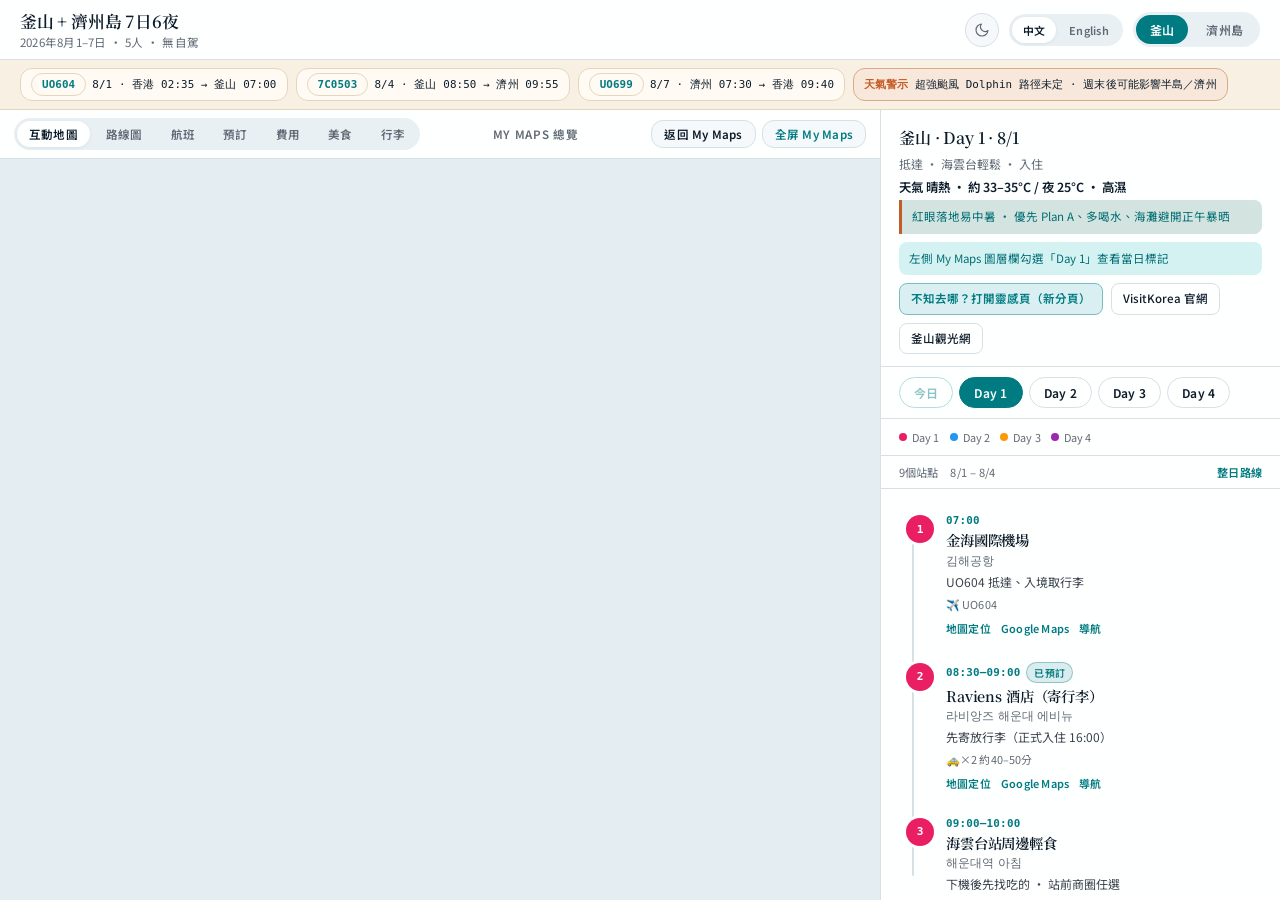
==== index.html @ 472247b5 "Record Songdo cable car as HKD 585 on costs and bookings. Co-authored-by: Cursor <cursoragent@cursor" ====
<!DOCTYPE html>
<html lang="zh-Hant">
<head>
  <meta charset="UTF-8" />
  <meta name="viewport" content="width=device-width, initial-scale=1" />
  <title>釜山 + 濟州島 2026 · 互動行程地圖</title>
  <link rel="preconnect" href="https://fonts.googleapis.com" />
  <link rel="preconnect" href="https://fonts.gstatic.com" crossorigin />
  <link href="https://fonts.googleapis.com/css2?family=Noto+Sans+TC:wght@400;500;600&family=Noto+Serif+TC:wght@500;600;700&display=swap" rel="stylesheet" />
  <link rel="stylesheet" href="styles.css?v=42" />
  <script>
    (function () {
      try {
        var saved = localStorage.getItem("trip-theme");
        var dark = saved === "dark" || (!saved && window.matchMedia("(prefers-color-scheme: dark)").matches);
        if (dark) document.documentElement.setAttribute("data-theme", "dark");
      } catch (_) {}
    })();
  </script>
  <script src="config.js?v=42"></script>
  <script src="trip-data.js?v=42"></script>
  <script src="flight-data.js?v=42"></script>
  <script src="booking-data.js?v=42"></script>
  <script src="food-data.js?v=42"></script>
  <script src="packing-data.js?v=42"></script>
  <script src="cost-data.js?v=42"></script>
  <script src="weather-data.js?v=42"></script>
  <script src="i18n.js?v=42"></script>
</head>
<body>
  <div id="app">
    <header>
      <div>
        <h1 id="page-title">釜山 + 濟州島 7日6夜</h1>
        <p class="subtitle" id="page-subtitle">2026年8月 · 5人 · 無自駕</p>
      </div>
      <div class="header-actions">
        <button type="button" id="theme-toggle" class="theme-toggle" aria-label="切換深色模式">
          <svg class="icon-moon" viewBox="0 0 24 24" fill="none" stroke="currentColor" stroke-width="1.75" stroke-linecap="round" stroke-linejoin="round" aria-hidden="true"><path d="M21 12.79A9 9 0 1 1 11.21 3 7 7 0 0 0 21 12.79z"/></svg>
        </button>
        <div class="lang-tabs" role="group" aria-label="Language">
          <button type="button" data-lang="zh" class="active">中文</button>
          <button type="button" data-lang="en">English</button>
        </div>
        <div class="region-tabs">
          <button type="button" data-region="busan" class="active">釜山</button>
          <button type="button" data-region="jeju">濟州島</button>
        </div>
      </div>
    </header>

    <div class="flights-bar" id="flights-bar"></div>

    <div class="main">
      <div class="map-wrap">
        <div class="map-toolbar">
          <div class="view-tabs" role="group" id="view-tabs">
            <button type="button" data-view="map" class="active">互動地圖</button>
            <button type="button" data-view="flowchart">路線圖</button>
            <button type="button" data-view="flights">航班</button>
            <button type="button" data-view="bookings">預訂</button>
            <button type="button" data-view="cost">費用</button>
            <button type="button" data-view="food">美食</button>
            <button type="button" data-view="pack">行李</button>
          </div>
          <span class="map-toolbar-label" id="map-mode-label">My Maps 總覽</span>
          <div class="map-toolbar-actions">
            <button type="button" id="map-restore" class="map-btn" hidden>↩ 返回 My Maps</button>
            <a id="map-open-external" class="map-btn map-btn-link" href="#" target="_blank" rel="noopener">↗ 全屏 My Maps</a>
          </div>
        </div>
        <div id="map-panel" class="content-panel active">
          <iframe
            id="map-frame"
            title="行程地圖"
            loading="lazy"
            referrerpolicy="no-referrer-when-downgrade"
            allowfullscreen
          ></iframe>
          <div id="map-focus-badge" class="map-focus-badge" hidden>
            <div class="map-focus-pin" aria-hidden="true"></div>
            <div class="map-focus-text">
              <strong id="map-focus-name"></strong>
              <span id="map-focus-meta"></span>
            </div>
            <a id="map-focus-open" class="map-focus-link" href="#" target="_blank" rel="noopener"></a>
          </div>
          <div id="map-setup" class="map-setup">
            <h3>嵌入 Google My Maps</h3>
            <p class="setup-intro">網站使用 <strong>Google My Maps</strong>（免費，無需 API Key）。請先建立地圖並把連結填入 <code>config.js</code>。</p>
            <p class="setup-kml">匯入檔案：<code>busan-locations.kml</code></p>
            <ol>
              <li>打開 <a href="https://www.google.com/maps/d/" target="_blank" rel="noopener">Google My Maps</a></li>
              <li>建立新地圖 → <strong>匯入</strong> → 上傳對應的 KML</li>
              <li>分享 → 「知道連結的任何人可查看」</li>
              <li>點 <strong>⋮</strong> → 「在地圖上嵌入」→ 複製 <code>src="..."</code> 裡的網址</li>
              <li>貼到 <code>config.js</code> 的 <code>embedUrl</code> / <code>viewUrl</code></li>
              <li><code>git push</code> 重新部署</li>
            </ol>
            <p class="map-setup-note setup-note">完成後刷新此頁，左側會顯示 My Maps，右側為行程列表。</p>
          </div>
        </div>
        <div id="flowchart-panel" class="content-panel">
          <iframe
            id="flowchart-frame"
            title="旅遊路線圖"
            loading="lazy"
            referrerpolicy="no-referrer-when-downgrade"
          ></iframe>
        </div>
        <div id="flights-panel" class="content-panel">
          <div class="flights-scroll" id="flights-content"></div>
        </div>
        <div id="bookings-panel" class="content-panel">
          <div class="flights-scroll" id="bookings-content"></div>
        </div>
        <div id="cost-panel" class="content-panel">
          <div class="flights-scroll" id="cost-content"></div>
        </div>
        <div id="food-panel" class="content-panel">
          <div class="flights-scroll" id="food-content"></div>
        </div>
        <div id="pack-panel" class="content-panel">
          <div class="flights-scroll" id="pack-content"></div>
        </div>
      </div>

      <aside class="sidebar">
        <div class="sidebar-head">
          <h2 id="sidebar-title">釜山 · Day 1</h2>
          <p class="theme" id="sidebar-theme"></p>
          <p class="weather-line" id="sidebar-weather" hidden></p>
          <p class="weather-tip" id="sidebar-weather-tip" hidden></p>
          <p class="day-hint" id="day-hint"></p>
          <div id="region-inspiration-wrap" class="region-inspiration-wrap">
            <button type="button" id="region-inspiration" class="region-inspiration-btn" data-open="guides/busan-ideas.html">不知去哪？打開靈感頁（新分頁）</button>
            <button type="button" id="region-inspiration-alt" class="region-inspiration-btn muted" data-open="https://chinese.visitkorea.or.kr/svc/contents/contentsView.do?vcontsId=111456">VisitKorea 官網</button>
            <button type="button" id="region-inspiration-city" class="region-inspiration-btn muted" data-open="https://www.visitbusan.net/tw/index.do">釜山觀光網</button>
          </div>
        </div>
        <div class="day-tabs" id="day-tabs"></div>
        <div class="plan-tabs" id="plan-tabs" hidden></div>
        <div class="legend" id="legend"></div>
        <div class="stats">
          <span id="stat-stops">0 個站點</span>
          <span id="stat-region"></span>
          <a id="day-directions" href="#" target="_blank" rel="noopener">整日路線</a>
        </div>
        <div class="itinerary" id="itinerary"></div>
      </aside>
    </div>
  </div>

  <script src="app.js?v=42"></script>
</body>
</html>
---- styles.css ----
* { box-sizing: border-box; margin: 0; padding: 0; }

:root {
  --sidebar-w: 400px;
  --header-h: 60px;
  --bg: oklch(97.5% 0.008 230);
  --card: oklch(100% 0.002 230);
  --text: oklch(22% 0.035 250);
  --muted: oklch(52% 0.02 250);
  --accent: oklch(52% 0.11 200);
  --accent-fg: oklch(100% 0 0);
  --border: oklch(90% 0.012 230);
  --pill-bg: oklch(95% 0.01 230);
  --stop-hover: oklch(96% 0.015 200);
  --stop-active: oklch(94% 0.025 200);
  --stop-active-border: oklch(78% 0.06 200);
  --desc: oklch(38% 0.02 250);
  --flights-bg: oklch(96% 0.02 85);
  --flights-border: oklch(88% 0.04 85);
  --flights-chip-bg: oklch(99% 0.01 85);
  --map-wrap-bg: oklch(94% 0.012 230);
  --map-btn-bg: oklch(98% 0.006 230);
  --map-btn-hover: oklch(94% 0.02 200);
  --setup-bg: oklch(99% 0.004 230 / 0.97);
  --code-bg: oklch(95% 0.01 230);
  --hint: oklch(48% 0.1 200);
  --setup-note-bg: oklch(94% 0.03 200);
  --setup-note-text: oklch(35% 0.08 200);
  --shadow: oklch(20% 0.02 250 / 0.06);
  --radius: 12px;
  --radius-pill: 999px;
  --font-display: "Noto Serif TC", "Songti TC", Georgia, serif;
  --font-body: "Noto Sans TC", -apple-system, BlinkMacSystemFont, sans-serif;
  --font-mono: "JetBrains Mono", ui-monospace, Menlo, monospace;
  --timeline-w: 2px;
}

html[data-theme="dark"] {
  color-scheme: dark;
  --bg: oklch(16% 0.025 250);
  --card: oklch(20% 0.028 250);
  --text: oklch(93% 0.01 230);
  --muted: oklch(68% 0.015 230);
  --accent: oklch(72% 0.1 195);
  --accent-fg: oklch(18% 0.03 250);
  --border: oklch(28% 0.02 250);
  --pill-bg: oklch(24% 0.025 250);
  --stop-hover: oklch(24% 0.03 200);
  --stop-active: oklch(26% 0.04 200);
  --stop-active-border: oklch(42% 0.06 200);
  --desc: oklch(78% 0.012 230);
  --flights-bg: oklch(22% 0.03 85);
  --flights-border: oklch(32% 0.04 85);
  --flights-chip-bg: oklch(24% 0.025 250);
  --map-wrap-bg: oklch(14% 0.02 250);
  --map-btn-bg: oklch(24% 0.025 250);
  --map-btn-hover: oklch(28% 0.035 200);
  --setup-bg: oklch(20% 0.028 250 / 0.97);
  --code-bg: oklch(26% 0.025 250);
  --hint: oklch(72% 0.08 195);
  --setup-note-bg: oklch(26% 0.04 200);
  --setup-note-text: oklch(78% 0.06 195);
  --shadow: oklch(0% 0 0 / 0.35);
}

html, body {
  height: 100%;
  font-family: var(--font-body);
  color: var(--text);
  background: var(--bg);
  overflow: hidden;
  transition: background 0.25s ease, color 0.25s ease;
  -webkit-font-smoothing: antialiased;
}

#app {
  display: flex;
  flex-direction: column;
  height: 100vh;
  height: 100dvh;
  max-height: 100vh;
  max-height: 100dvh;
  overflow: hidden;
}

/* ── Header ── */
header {
  height: var(--header-h);
  flex-shrink: 0;
  display: flex;
  align-items: center;
  gap: 16px;
  padding: 0 20px;
  background: var(--card);
  border-bottom: 1px solid var(--border);
  z-index: 100;
  position: relative;
  transition: background 0.25s, border-color 0.25s;
}

header > div:first-child {
  min-width: 0;
}

header h1 {
  font-family: var(--font-display);
  font-size: 1.05rem;
  font-weight: 600;
  letter-spacing: -0.01em;
  white-space: nowrap;
  overflow: hidden;
  text-overflow: ellipsis;
}

header .subtitle {
  font-size: 0.72rem;
  color: var(--muted);
  letter-spacing: 0.02em;
  white-space: nowrap;
  overflow: hidden;
  text-overflow: ellipsis;
  margin-top: 1px;
}

.header-actions {
  display: flex;
  align-items: center;
  gap: 10px;
  margin-left: auto;
  flex-shrink: 0;
}

.theme-toggle {
  width: 34px;
  height: 34px;
  border: 1px solid var(--border);
  background: var(--map-btn-bg);
  border-radius: var(--radius-pill);
  cursor: pointer;
  line-height: 0;
  display: flex;
  align-items: center;
  justify-content: center;
  flex-shrink: 0;
  color: var(--muted);
  transition: background 0.15s, border-color 0.15s, color 0.15s;
}

.theme-toggle:hover {
  background: var(--map-btn-hover);
  border-color: var(--stop-active-border);
  color: var(--text);
}

.theme-toggle svg {
  width: 16px;
  height: 16px;
}

.lang-tabs {
  display: flex;
  gap: 2px;
  background: var(--pill-bg);
  padding: 3px;
  border-radius: var(--radius-pill);
}

.lang-tabs button {
  border: none;
  background: transparent;
  color: var(--muted);
  font-size: 0.68rem;
  font-weight: 600;
  letter-spacing: 0.02em;
  padding: 5px 11px;
  border-radius: var(--radius-pill);
  cursor: pointer;
  font-family: inherit;
  white-space: nowrap;
  transition: background 0.15s, color 0.15s;
}

.lang-tabs button.active {
  background: var(--card);
  color: var(--text);
  box-shadow: 0 1px 4px var(--shadow);
}

.region-tabs {
  display: flex;
  gap: 4px;
  background: var(--pill-bg);
  padding: 3px;
  border-radius: var(--radius-pill);
}

.region-tabs button,
.day-tabs button {
  border: none;
  background: transparent;
  color: var(--muted);
  font-size: 0.75rem;
  font-weight: 600;
  letter-spacing: 0.02em;
  padding: 6px 14px;
  border-radius: var(--radius-pill);
  cursor: pointer;
  transition: all 0.15s;
  font-family: inherit;
}

.region-tabs button.active {
  background: var(--accent);
  color: var(--accent-fg);
}

.day-tabs button {
  border: 1px solid var(--border);
  background: var(--card);
  color: var(--text);
}

.day-tabs button.active {
  background: var(--accent);
  color: var(--accent-fg);
  border-color: var(--accent);
}

/* ── Flights bar ── */
.flights-bar {
  display: flex;
  flex-wrap: wrap;
  gap: 8px;
  padding: 8px 20px;
  font-size: 0.7rem;
  background: var(--flights-bg);
  border-bottom: 1px solid var(--flights-border);
  transition: background 0.25s, border-color 0.25s;
}

.flights-bar span {
  display: inline-flex;
  align-items: center;
  gap: 6px;
  background: var(--flights-chip-bg);
  border: 1px solid var(--flights-border);
  padding: 4px 10px;
  border-radius: var(--radius);
  color: var(--text);
  font-family: var(--font-mono);
  font-size: 0.68rem;
  letter-spacing: 0.01em;
}

.flights-bar .flight-code {
  font-weight: 600;
  color: var(--accent);
}

.flights-bar .weather-alert {
  border-color: color-mix(in srgb, #c45c26 35%, var(--flights-border));
  background: color-mix(in srgb, #c45c26 12%, var(--flights-chip-bg));
  color: var(--text);
  max-width: 100%;
}

.flights-bar .weather-alert strong {
  color: #c45c26;
  font-weight: 700;
}

/* ── Main layout ── */
.main {
  flex: 1;
  display: flex;
  min-height: 0;
}

/* ── Map area ── */
.map-wrap {
  position: relative;
  flex: 1;
  min-width: 0;
  min-height: 0;
  display: flex;
  flex-direction: column;
  overflow: hidden;
  background: var(--map-wrap-bg);
  transition: background 0.25s;
}

.map-toolbar {
  display: flex;
  align-items: center;
  justify-content: space-between;
  gap: 10px;
  padding: 8px 14px;
  background: var(--card);
  border-bottom: 1px solid var(--border);
  flex-shrink: 0;
  flex-wrap: wrap;
}

.view-tabs {
  display: flex;
  gap: 4px;
  flex-shrink: 0;
  background: var(--pill-bg);
  padding: 3px;
  border-radius: var(--radius-pill);
}

.view-tabs button {
  border: none;
  background: transparent;
  color: var(--muted);
  font-size: 0.72rem;
  font-weight: 600;
  letter-spacing: 0.02em;
  padding: 5px 12px;
  border-radius: var(--radius-pill);
  cursor: pointer;
  font-family: inherit;
  white-space: nowrap;
  transition: background 0.15s, color 0.15s;
}

.view-tabs button.active {
  background: var(--card);
  color: var(--text);
  box-shadow: 0 1px 4px var(--shadow);
}

.map-toolbar-label {
  font-size: 0.72rem;
  font-weight: 600;
  letter-spacing: 0.02em;
  color: var(--muted);
  overflow: hidden;
  text-overflow: ellipsis;
  white-space: nowrap;
  text-transform: uppercase;
  letter-spacing: 0.06em;
}

.map-toolbar-actions {
  display: flex;
  gap: 6px;
  flex-shrink: 0;
}

.map-btn {
  font-size: 0.72rem;
  font-weight: 600;
  letter-spacing: 0.02em;
  padding: 5px 12px;
  border-radius: var(--radius);
  border: 1px solid var(--border);
  background: var(--map-btn-bg);
  color: var(--text);
  cursor: pointer;
  font-family: inherit;
  text-decoration: none;
  display: inline-flex;
  align-items: center;
  gap: 4px;
  transition: background 0.15s, border-color 0.15s;
}

.map-btn:hover {
  background: var(--map-btn-hover);
  border-color: var(--stop-active-border);
}

.map-btn-link {
  color: var(--accent);
}

.content-panel {
  display: none;
  flex: 1;
  flex-direction: column;
  min-height: 0;
  position: relative;
}

.content-panel.active {
  display: flex;
}

#map-frame,
#flowchart-frame {
  flex: 1;
  width: 100%;
  min-height: 320px;
  border: 0;
}

#flowchart-frame {
  background: var(--card);
}

#map-panel {
  flex: 1;
  min-height: 0;
  position: relative;
}

.map-focus-badge {
  position: absolute;
  left: 14px;
  right: 14px;
  bottom: 16px;
  z-index: 6;
  display: flex;
  align-items: center;
  gap: 10px;
  padding: 12px 14px;
  border-radius: 14px;
  background: color-mix(in srgb, var(--card) 92%, transparent);
  backdrop-filter: blur(10px);
  border: 1px solid var(--border);
  box-shadow: 0 8px 24px var(--shadow);
  pointer-events: auto;
}

.map-focus-badge[hidden] {
  display: none !important;
}

.map-focus-pin {
  width: 14px;
  height: 14px;
  border-radius: 50% 50% 50% 0;
  background: #e53935;
  transform: rotate(-45deg);
  flex-shrink: 0;
  box-shadow: 0 0 0 4px rgba(229, 57, 53, 0.2);
}

.map-focus-text {
  display: flex;
  flex-direction: column;
  gap: 2px;
  min-width: 0;
  flex: 1;
}

.map-focus-text strong {
  font-family: var(--font-display);
  font-size: 0.92rem;
  font-weight: 600;
  line-height: 1.3;
}

.map-focus-text span {
  font-size: 0.72rem;
  color: var(--muted);
  overflow: hidden;
  text-overflow: ellipsis;
  white-space: nowrap;
}

.map-focus-link {
  flex-shrink: 0;
  font-size: 0.72rem;
  font-weight: 600;
  color: var(--accent);
  text-decoration: none;
  padding: 6px 10px;
  border-radius: 999px;
  background: var(--setup-note-bg);
}

.map-focus-link:hover {
  text-decoration: underline;
}

/* ── Flights panel ── */
#flights-panel,
#bookings-panel,
#food-panel,
#pack-panel,
#cost-panel {
  background: var(--bg);
  flex: 1;
  min-height: 0;
  overflow: hidden;
}

.flights-scroll {
  flex: 1;
  min-height: 0;
  overflow-y: auto;
  overflow-x: hidden;
  -webkit-overflow-scrolling: touch;
  overscroll-behavior: contain;
  touch-action: pan-y;
  padding: 20px 22px 32px;
}

.flights-intro {
  margin-bottom: 18px;
}

.flights-intro h2 {
  font-family: var(--font-display);
  font-size: 1.25rem;
  font-weight: 600;
  letter-spacing: -0.02em;
  margin-bottom: 10px;
}

.flights-pax-label {
  font-size: 0.72rem;
  color: var(--muted);
  margin-bottom: 8px;
  letter-spacing: 0.02em;
}

.flight-pax-row {
  display: flex;
  flex-wrap: wrap;
  gap: 6px;
}

.flight-pax {
  font-size: 0.72rem;
  font-family: var(--font-mono);
  padding: 4px 9px;
  border-radius: 999px;
  background: var(--pill-bg);
  border: 1px solid var(--border);
  color: var(--text);
}

.flight-card {
  background: var(--card);
  border: 1px solid var(--border);
  border-radius: 14px;
  padding: 18px 18px 16px;
  margin-bottom: 14px;
  box-shadow: 0 1px 2px var(--shadow);
}

.flight-card-top {
  display: flex;
  justify-content: space-between;
  gap: 12px;
  align-items: flex-start;
  margin-bottom: 16px;
}

.flight-date {
  font-size: 0.72rem;
  color: var(--muted);
  margin-bottom: 4px;
}

.flight-no {
  font-family: var(--font-display);
  font-size: 1.35rem;
  font-weight: 700;
  letter-spacing: -0.02em;
  line-height: 1.2;
}

.flight-airline {
  font-size: 0.75rem;
  color: var(--muted);
  margin-top: 4px;
}

.flight-pnr-box {
  text-align: right;
  flex-shrink: 0;
}

.flight-pnr-label {
  display: block;
  font-size: 0.65rem;
  color: var(--muted);
  margin-bottom: 4px;
}

.flight-pnr {
  display: inline-block;
  font-family: var(--font-mono);
  font-size: 0.95rem;
  font-weight: 700;
  letter-spacing: 0.06em;
  padding: 6px 10px;
  border-radius: 8px;
  background: var(--setup-note-bg);
  color: var(--accent);
  border: 1px solid color-mix(in srgb, var(--accent) 28%, transparent);
  cursor: pointer;
  font: inherit;
}

button.flight-pnr {
  font-family: var(--font-mono);
  font-size: 0.95rem;
  font-weight: 700;
}

button.flight-pnr:hover,
button.flight-pnr.copied {
  background: color-mix(in srgb, var(--accent) 16%, transparent);
}

.copy-value-wrap {
  display: inline-flex;
  align-items: center;
  gap: 8px;
  justify-content: flex-end;
  max-width: 70%;
}

.copy-value-wrap .copy-target {
  font-family: var(--font-mono);
  font-weight: 600;
  text-align: right;
  word-break: break-all;
}

.copy-value-wrap .copy-target.is-masked,
button.flight-pnr.is-masked {
  letter-spacing: 0.08em;
}

.secrets-intro-row {
  display: flex;
  flex-wrap: wrap;
  justify-content: space-between;
  gap: 10px 16px;
  align-items: flex-start;
  margin-bottom: 8px;
}

.secrets-intro-row h2 {
  margin-bottom: 4px;
}

.secrets-toggle {
  flex-shrink: 0;
}

.copy-btn {
  flex-shrink: 0;
  border: 1px solid var(--border);
  background: var(--card);
  color: var(--muted);
  font-size: 0.65rem;
  font-weight: 600;
  padding: 3px 8px;
  border-radius: 999px;
  cursor: pointer;
  font-family: inherit;
}

.copy-btn:hover,
.copy-btn.copied {
  color: var(--accent);
  border-color: color-mix(in srgb, var(--accent) 40%, var(--border));
}

.copy-toast {
  position: fixed;
  left: 50%;
  bottom: 24px;
  transform: translateX(-50%) translateY(12px);
  background: var(--text);
  color: var(--card);
  font-size: 0.8rem;
  font-weight: 600;
  padding: 10px 16px;
  border-radius: 999px;
  opacity: 0;
  pointer-events: none;
  transition: opacity 0.2s, transform 0.2s;
  z-index: 1000;
}

.copy-toast.show {
  opacity: 1;
  transform: translateX(-50%) translateY(0);
}

.day-tabs .today-tab {
  border-color: color-mix(in srgb, var(--accent) 45%, var(--border));
  color: var(--accent);
}

.day-tabs .today-tab:disabled {
  opacity: 0.45;
  cursor: not-allowed;
}

.day-tabs button.is-today:not(.active) {
  box-shadow: inset 0 0 0 1px color-mix(in srgb, var(--accent) 50%, transparent);
}

.flight-route {
  display: grid;
  grid-template-columns: 1fr auto 1fr;
  gap: 10px;
  align-items: center;
  padding: 14px 12px;
  border-radius: 12px;
  background: var(--pill-bg);
  margin-bottom: 12px;
}

.flight-endpoint {
  display: flex;
  flex-direction: column;
  gap: 2px;
}

.flight-endpoint:last-child {
  text-align: right;
}

.flight-time {
  font-family: var(--font-mono);
  font-size: 1.25rem;
  font-weight: 700;
  letter-spacing: -0.02em;
}

.flight-code {
  font-size: 0.8rem;
  font-weight: 700;
  color: var(--accent);
}

.flight-airport {
  font-size: 0.7rem;
  color: var(--muted);
  line-height: 1.35;
}

.flight-arrow {
  font-size: 1.1rem;
  color: var(--muted);
}

.flight-tip {
  font-size: 0.75rem;
  color: var(--desc);
  line-height: 1.5;
  margin-bottom: 6px;
}

.flight-tip strong {
  color: var(--text);
  font-weight: 600;
}

.flight-seats {
  margin-top: 12px;
  padding-top: 12px;
  border-top: 1px solid var(--border);
}

.flight-seats h4 {
  font-size: 0.72rem;
  color: var(--muted);
  margin-bottom: 8px;
  letter-spacing: 0.02em;
}

.flight-seats ul {
  list-style: none;
  display: flex;
  flex-direction: column;
  gap: 6px;
}

.flight-seats li {
  display: flex;
  align-items: center;
  gap: 10px;
  flex-wrap: wrap;
  font-size: 0.78rem;
}

.flight-seats .seat-no {
  font-family: var(--font-mono);
  font-weight: 700;
  min-width: 2.2em;
  color: var(--accent);
}

.seat-bag {
  font-size: 0.68rem;
  color: var(--muted);
  margin-left: auto;
}

.seat-bag.muted {
  opacity: 0.75;
}

/* ── Bookings panel ── */
.booking-card {
  background: var(--card);
  border: 1px solid var(--border);
  border-radius: 14px;
  padding: 18px 18px 16px;
  margin-bottom: 14px;
  box-shadow: 0 1px 2px var(--shadow);
}

.booking-card-top {
  display: flex;
  justify-content: space-between;
  gap: 12px;
  align-items: flex-start;
  margin-bottom: 14px;
}

.booking-title {
  font-family: var(--font-display);
  font-size: 1.15rem;
  font-weight: 700;
  letter-spacing: -0.02em;
  line-height: 1.3;
}

.booking-ko {
  font-size: 0.75rem;
  color: var(--muted);
  margin-top: 4px;
}

.booking-status {
  flex-shrink: 0;
  font-size: 0.68rem;
  font-weight: 600;
  padding: 5px 10px;
  border-radius: 999px;
  background: color-mix(in srgb, var(--accent) 14%, transparent);
  color: var(--accent);
  border: 1px solid color-mix(in srgb, var(--accent) 35%, transparent);
}

.booking-meta {
  display: grid;
  gap: 8px;
  margin-bottom: 12px;
  padding: 12px 14px;
  border-radius: 10px;
  background: var(--setup-note-bg);
}

.booking-meta-row {
  display: flex;
  justify-content: space-between;
  gap: 12px;
  font-size: 0.75rem;
  align-items: center;
}

.booking-meta-row span {
  color: var(--muted);
  flex-shrink: 0;
}

.booking-meta-row strong {
  font-family: var(--font-mono);
  font-weight: 600;
  text-align: right;
  word-break: break-all;
}

.muted-tip {
  color: var(--muted) !important;
}

.booking-pax {
  margin: 10px 0 4px;
}

.booking-actions {
  display: flex;
  flex-wrap: wrap;
  gap: 8px;
  margin-top: 14px;
  padding-top: 12px;
  border-top: 1px solid var(--border);
}

.booking-open-day,
.booking-web {
  font-size: 0.72rem;
  font-weight: 600;
  padding: 7px 12px;
  border-radius: 8px;
  border: 1px solid var(--border);
  background: var(--card);
  color: var(--text);
  text-decoration: none;
  cursor: pointer;
}

.booking-open-day {
  background: var(--accent);
  border-color: var(--accent);
  color: #fff;
}

.booking-web:hover,
.booking-open-day:hover {
  filter: brightness(1.05);
}

/* ── Food list ── */
.food-grid {
  display: grid;
  gap: 12px;
}

.food-card {
  background: var(--card);
  border: 1px solid var(--border);
  border-radius: 14px;
  padding: 16px 16px 14px;
  box-shadow: 0 1px 2px var(--shadow);
}

.food-card.on-trip {
  border-color: color-mix(in srgb, var(--accent) 45%, var(--border));
}

.food-cat {
  font-size: 0.68rem;
  color: var(--muted);
  margin-bottom: 4px;
}

.food-title {
  font-family: var(--font-display);
  font-size: 1.05rem;
  font-weight: 700;
  letter-spacing: -0.02em;
  line-height: 1.3;
  display: flex;
  flex-wrap: wrap;
  align-items: center;
  gap: 8px;
}

.food-ko {
  font-size: 0.75rem;
  color: var(--muted);
  margin-top: 3px;
}

.food-badge {
  font-family: var(--font-body);
  font-size: 0.62rem;
  font-weight: 600;
  padding: 2px 7px;
  border-radius: 999px;
  background: color-mix(in srgb, var(--accent) 14%, transparent);
  color: var(--accent);
  border: 1px solid color-mix(in srgb, var(--accent) 35%, transparent);
}

.food-address {
  font-size: 0.78rem;
  color: var(--desc);
  margin: 10px 0 6px;
  line-height: 1.45;
}

.food-note,
.food-day {
  font-size: 0.75rem;
  line-height: 1.45;
  margin: 0 0 4px;
}

.food-note { color: var(--text); }
.food-day { color: var(--muted); }

.food-actions {
  margin-top: 10px;
  padding-top: 10px;
  border-top: 1px solid var(--border);
}

.food-maps {
  display: inline-block;
  font-size: 0.72rem;
  font-weight: 600;
  padding: 7px 12px;
  border-radius: 8px;
  border: 1px solid var(--accent);
  background: var(--accent);
  color: #fff;
  text-decoration: none;
}

.pack-intro {
  display: flex;
  flex-wrap: wrap;
  justify-content: space-between;
  gap: 12px 18px;
  align-items: flex-end;
}

.pack-toolbar {
  display: flex;
  flex-wrap: wrap;
  gap: 10px;
  align-items: center;
}

.pack-progress {
  font-size: 0.75rem;
  font-weight: 600;
  color: var(--muted);
}

.pack-grid {
  display: grid;
  grid-template-columns: repeat(auto-fit, minmax(200px, 1fr));
  gap: 16px;
}

.pack-col {
  background: var(--card);
  border: 1px solid var(--border);
  border-radius: 14px;
  padding: 14px 14px 10px;
}

.pack-col-title {
  font-family: var(--font-display);
  font-size: 0.95rem;
  font-weight: 600;
  margin: 0 0 12px;
  padding-bottom: 8px;
  border-bottom: 1px solid var(--border);
}

.pack-list {
  display: grid;
  gap: 4px;
}

.pack-item {
  display: flex;
  align-items: flex-start;
  gap: 10px;
  padding: 8px 4px;
  border-radius: 8px;
  cursor: pointer;
  font-size: 0.82rem;
  line-height: 1.45;
  color: var(--text);
}

.pack-item:hover {
  background: var(--pill-bg);
}

.pack-item input {
  margin-top: 3px;
  accent-color: var(--accent);
  flex-shrink: 0;
}

.pack-item.checked span {
  color: var(--muted);
  text-decoration: line-through;
  text-decoration-thickness: 1px;
}

/* ── Cost panel ── */
.cost-summary {
  display: grid;
  grid-template-columns: repeat(3, minmax(0, 1fr));
  gap: 10px;
  margin-bottom: 20px;
}

.cost-stat {
  padding: 12px 14px;
  border-radius: 12px;
  background: color-mix(in srgb, #2f6f4e 10%, var(--setup-note-bg));
  border: 1px solid color-mix(in srgb, #2f6f4e 22%, var(--flights-border));
}

.cost-stat.estimate {
  background: color-mix(in srgb, #c45c26 10%, var(--setup-note-bg));
  border-color: color-mix(in srgb, #c45c26 25%, var(--flights-border));
}

.cost-stat.tbd {
  background: var(--setup-note-bg);
  border-color: var(--flights-border);
}

.cost-stat-label {
  display: block;
  font-size: 0.7rem;
  color: var(--hint);
  margin-bottom: 4px;
}

.cost-stat-value {
  display: block;
  font-size: 1.05rem;
  font-weight: 700;
  letter-spacing: -0.02em;
}

.cost-stat-sub {
  display: block;
  margin-top: 6px;
  font-size: 0.68rem;
  color: var(--hint);
  line-height: 1.4;
}

.cost-section {
  margin-bottom: 18px;
}

.cost-section-title {
  font-size: 0.85rem;
  font-weight: 700;
  margin: 0 0 8px;
}

.cost-rows {
  display: flex;
  flex-direction: column;
  gap: 8px;
}

.cost-row {
  display: flex;
  justify-content: space-between;
  gap: 12px;
  align-items: flex-start;
  padding: 10px 12px;
  border-radius: 10px;
  border: 1px solid var(--flights-border);
  background: var(--flights-chip-bg);
}

.cost-row-main {
  display: flex;
  gap: 10px;
  min-width: 0;
}

.cost-status {
  flex: 0 0 auto;
  font-size: 0.65rem;
  font-weight: 700;
  padding: 2px 7px;
  border-radius: 999px;
  background: color-mix(in srgb, #2f6f4e 16%, transparent);
  color: #2f6f4e;
  height: fit-content;
}

.cost-row.status-estimate .cost-status {
  background: color-mix(in srgb, #c45c26 16%, transparent);
  color: #c45c26;
}

.cost-row.status-tbd .cost-status {
  background: color-mix(in srgb, var(--hint) 18%, transparent);
  color: var(--hint);
}

.cost-name {
  font-size: 0.82rem;
  font-weight: 600;
  line-height: 1.35;
}

.cost-note {
  margin-top: 3px;
  font-size: 0.68rem;
  color: var(--hint);
  line-height: 1.4;
}

.cost-amount {
  text-align: right;
  font-size: 0.8rem;
  white-space: nowrap;
}

.cost-amount strong {
  display: block;
}

.cost-krw,
.cost-fx,
.cost-tbd {
  display: block;
  margin-top: 2px;
  font-size: 0.68rem;
  color: var(--hint);
}

@media (max-width: 768px) {
  .flights-scroll { padding: 14px 14px 24px; }
  .flight-route { padding: 12px 10px; }
  .flight-time { font-size: 1.1rem; }
  .flight-card-top { flex-direction: column; }
  .flight-pnr-box { text-align: left; }
  .booking-card-top { flex-direction: column; }
  .cost-summary { grid-template-columns: 1fr; }
}

/* ── Sidebar ── */
.sidebar {
  width: var(--sidebar-w);
  flex-shrink: 0;
  background: var(--card);
  border-left: 1px solid var(--border);
  display: flex;
  flex-direction: column;
  min-height: 0;
  transition: background 0.25s, border-color 0.25s;
}

.sidebar-head {
  padding: 16px 18px 12px;
  border-bottom: 1px solid var(--border);
}

.sidebar-head h2 {
  font-family: var(--font-display);
  font-size: 1rem;
  font-weight: 600;
  letter-spacing: -0.01em;
  margin-bottom: 6px;
}

.sidebar-head .theme {
  font-size: 0.75rem;
  color: var(--muted);
  line-height: 1.5;
}

.day-tabs {
  display: flex;
  flex-wrap: wrap;
  gap: 6px;
  padding: 10px 18px;
  border-bottom: 1px solid var(--border);
}

.plan-tabs {
  display: flex;
  flex-wrap: wrap;
  gap: 6px;
  padding: 8px 18px 10px;
  border-bottom: 1px solid var(--border);
  background: color-mix(in srgb, var(--accent) 6%, transparent);
}

.plan-tabs[hidden] {
  display: none;
}

.plan-tabs button {
  border: 1px solid var(--border);
  background: var(--card);
  color: var(--text);
  font-size: 0.72rem;
  font-weight: 600;
  letter-spacing: 0.01em;
  padding: 6px 12px;
  border-radius: var(--radius-pill);
  cursor: pointer;
  transition: all 0.15s;
  font-family: inherit;
}

.plan-tabs button.active {
  background: var(--accent);
  color: var(--accent-fg);
  border-color: var(--accent);
}

.legend {
  display: flex;
  flex-wrap: wrap;
  gap: 10px;
  padding: 10px 18px;
  font-size: 0.68rem;
  color: var(--muted);
  letter-spacing: 0.01em;
  border-bottom: 1px solid var(--border);
}

.legend-item {
  display: flex;
  align-items: center;
  gap: 5px;
}

.legend-dot {
  width: 8px;
  height: 8px;
  border-radius: 50%;
  flex-shrink: 0;
}

.stats {
  display: flex;
  align-items: center;
  flex-wrap: wrap;
  gap: 12px;
  padding: 8px 18px;
  font-size: 0.7rem;
  color: var(--muted);
  letter-spacing: 0.01em;
  border-bottom: 1px solid var(--border);
}

.stats a {
  color: var(--accent);
  text-decoration: none;
  font-weight: 600;
  letter-spacing: 0.02em;
  margin-left: auto;
}

.stats a:hover {
  text-decoration: underline;
}

.itinerary {
  flex: 1;
  overflow-y: auto;
  padding: 12px 14px 20px;
  position: relative;
}

.itinerary::before {
  content: "";
  position: absolute;
  left: 31px;
  top: 24px;
  bottom: 24px;
  width: var(--timeline-w);
  background: var(--border);
  border-radius: 1px;
}

/* ── Stop items ── */
.stop-item {
  display: flex;
  gap: 12px;
  padding: 12px 10px;
  border-radius: var(--radius);
  cursor: pointer;
  border: 1px solid transparent;
  transition: background 0.15s, border-color 0.15s;
  position: relative;
}

.stop-item:hover {
  background: var(--stop-hover);
}

.stop-item.active {
  background: var(--stop-active);
  border-color: var(--stop-active-border);
}

.stop-num {
  width: 28px;
  height: 28px;
  border-radius: 50%;
  color: #fff;
  font-size: 0.7rem;
  font-weight: 700;
  font-family: var(--font-mono);
  display: flex;
  align-items: center;
  justify-content: center;
  flex-shrink: 0;
  margin-top: 1px;
  position: relative;
  z-index: 1;
  box-shadow: 0 0 0 3px var(--card);
}

.stop-body { flex: 1; min-width: 0; }

.stop-time {
  font-size: 0.68rem;
  font-weight: 600;
  font-family: var(--font-mono);
  letter-spacing: 0.02em;
  color: var(--accent);
  display: flex;
  align-items: center;
  flex-wrap: wrap;
  gap: 6px;
}

.stop-booking-badge {
  font-family: var(--font-body);
  font-size: 0.62rem;
  font-weight: 600;
  letter-spacing: 0.02em;
  padding: 2px 7px;
  border-radius: 999px;
  background: color-mix(in srgb, var(--accent) 14%, transparent);
  color: var(--accent);
  border: 1px solid color-mix(in srgb, var(--accent) 35%, transparent);
}

.stop-optional-badge {
  font-family: var(--font-body);
  font-size: 0.62rem;
  font-weight: 600;
  letter-spacing: 0.02em;
  padding: 2px 7px;
  border-radius: 999px;
  background: color-mix(in srgb, var(--muted) 16%, transparent);
  color: var(--muted);
  border: 1px solid color-mix(in srgb, var(--muted) 35%, transparent);
}

.stop-item.optional {
  opacity: 0.85;
}

.stop-item.optional .stop-name {
  font-style: italic;
}

.stop-name {
  font-family: var(--font-display);
  font-size: 0.9rem;
  font-weight: 600;
  line-height: 1.35;
  margin: 3px 0 2px;
  letter-spacing: -0.01em;
}

.stop-ko {
  font-size: 0.72rem;
  color: var(--muted);
  letter-spacing: 0.01em;
}

.stop-desc {
  font-size: 0.75rem;
  color: var(--desc);
  line-height: 1.5;
  margin-top: 4px;
}

.stop-transport {
  font-size: 0.68rem;
  color: var(--muted);
  margin-top: 5px;
  letter-spacing: 0.01em;
}

.stop-actions {
  margin-top: 8px;
  display: flex;
  flex-wrap: wrap;
  gap: 10px;
}

.stop-actions a {
  font-size: 0.68rem;
  font-weight: 600;
  letter-spacing: 0.02em;
  color: var(--accent);
  text-decoration: none;
}

.stop-actions a:hover { text-decoration: underline; }

/* ── Map setup panel ── */
.map-setup {
  display: none;
  position: absolute;
  inset: 36px 0 0;
  background: var(--setup-bg);
  z-index: 5;
  padding: 32px 36px;
  overflow-y: auto;
}

.map-setup.visible {
  display: block;
}

.map-setup h3 {
  font-family: var(--font-display);
  margin-bottom: 12px;
  font-size: 1.1rem;
  font-weight: 600;
  color: var(--text);
  letter-spacing: -0.01em;
}

.map-setup p,
.map-setup li {
  font-size: 0.82rem;
  color: var(--muted);
  line-height: 1.65;
}

.map-setup ol {
  margin: 14px 0 14px 22px;
}

.map-setup a {
  color: var(--accent);
  font-weight: 600;
}

.map-setup code {
  background: var(--code-bg);
  padding: 2px 7px;
  border-radius: 5px;
  font-size: 0.76rem;
  font-family: var(--font-mono);
  color: var(--text);
}

.map-setup-note {
  margin-top: 14px;
  padding: 12px 14px;
  background: var(--setup-note-bg);
  border-radius: var(--radius);
  color: var(--setup-note-text) !important;
  font-size: 0.8rem;
}

.weather-line {
  margin: 6px 0 0;
  font-size: 0.78rem;
  font-weight: 600;
  color: var(--text);
  line-height: 1.4;
}

.weather-tip {
  margin: 4px 0 0;
  font-size: 0.72rem;
  color: var(--hint);
  line-height: 1.5;
  padding: 8px 10px;
  background: color-mix(in srgb, #c45c26 10%, var(--setup-note-bg));
  border-left: 3px solid #c45c26;
  border-radius: 0 8px 8px 0;
}

.day-hint {
  font-size: 0.72rem;
  color: var(--hint);
  margin-top: 8px;
  line-height: 1.5;
  padding: 8px 10px;
  background: var(--setup-note-bg);
  border-radius: 8px;
}

.region-inspiration-wrap {
  display: flex;
  flex-wrap: wrap;
  gap: 8px;
  margin-top: 8px;
  align-items: center;
}

.region-inspiration-wrap[hidden] {
  display: none;
}

.region-inspiration-btn {
  appearance: none;
  font-family: inherit;
  font-size: 0.72rem;
  font-weight: 600;
  line-height: 1.35;
  padding: 7px 11px;
  border-radius: 8px;
  border: 1px solid color-mix(in srgb, var(--accent) 35%, var(--border));
  background: color-mix(in srgb, var(--accent) 12%, var(--card));
  color: var(--accent);
  cursor: pointer;
}

.region-inspiration-btn.muted {
  font-weight: 500;
  color: var(--text);
  background: var(--card);
  border-color: var(--border);
}

.region-inspiration-btn:hover {
  filter: brightness(1.03);
}

.region-inspiration-btn[hidden] {
  display: none;
}

/* ── Responsive ── */
@media (max-width: 768px) {
  /* Unlock page scroll on phones — nested iframe/panel scrolling is unreliable */
  html, body {
    height: auto;
    min-height: 100%;
    overflow-x: hidden;
    overflow-y: auto;
    -webkit-overflow-scrolling: touch;
  }

  #app {
    height: auto;
    max-height: none;
    min-height: 100dvh;
    overflow: visible;
  }

  .main {
    flex-direction: column;
    flex: none;
    min-height: auto;
  }

  .map-wrap {
    flex: none;
    min-height: auto;
    overflow: visible;
  }

  .content-panel {
    flex: none;
    min-height: auto;
  }

  .content-panel.active {
    display: flex;
  }

  #map-panel.active {
    height: 62vh;
    min-height: 320px;
  }

  #map-frame {
    height: 100%;
    min-height: 0;
  }

  #flowchart-panel.active {
    display: block;
  }

  #flowchart-frame {
    display: block;
    width: 100%;
    min-height: 70vh;
    height: 1200px; /* JS will resize to content */
    border: 0;
  }

  #flights-panel,
  #bookings-panel,
  #food-panel,
  #pack-panel,
  #cost-panel {
    overflow: visible;
    flex: none;
    min-height: auto;
  }

  .flights-scroll {
    flex: none;
    min-height: auto;
    height: auto;
    overflow: visible;
    -webkit-overflow-scrolling: auto;
    padding: 14px 14px calc(28px + env(safe-area-inset-bottom, 0px));
  }

  .sidebar {
    width: 100%;
    max-height: none;
    flex: none;
    border-left: none;
    border-top: 1px solid var(--border);
  }

  /* On flowchart/flights/bookings, put itinerary below content so users scroll the page */
  body.view-flowchart .sidebar,
  body.view-flights .sidebar,
  body.view-bookings .sidebar,
  body.view-food .sidebar,
  body.view-pack .sidebar,
  body.view-cost .sidebar {
    order: 2;
  }

  .view-tabs button { font-size: 0.65rem; padding: 4px 9px; }
  .map-toolbar-label { max-width: 100px; }
  header {
    position: sticky;
    top: 0;
  }
  header .subtitle { display: none; }
  .header-actions { gap: 6px; }
  .lang-tabs button { padding: 4px 8px; font-size: 0.62rem; }
  .region-tabs button { padding: 5px 10px; font-size: 0.7rem; }
  .theme-toggle { width: 30px; height: 30px; }
  header { padding: 0 14px; }
  .flights-bar { padding: 6px 14px; }
}
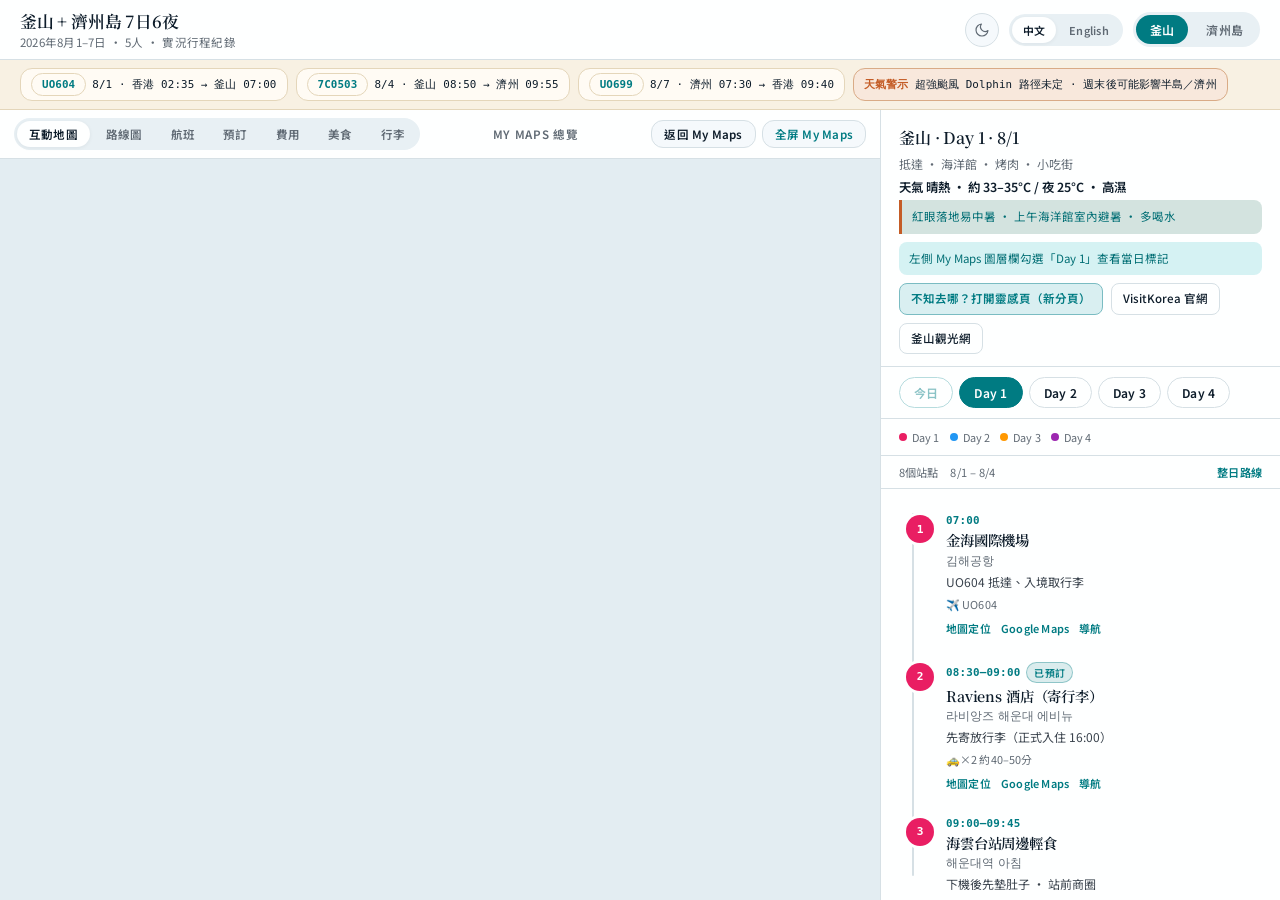
==== commit 2b773cfa: "Log Busan Day 1 as lived: aquarium, Yukjang Galbi, snack-street dinner. Co-authored-by: Cursor <curs" ====
--- a/index.html
+++ b/index.html
@@ -7,7 +7,7 @@
   <link rel="preconnect" href="https://fonts.googleapis.com" />
   <link rel="preconnect" href="https://fonts.gstatic.com" crossorigin />
   <link href="https://fonts.googleapis.com/css2?family=Noto+Sans+TC:wght@400;500;600&family=Noto+Serif+TC:wght@500;600;700&display=swap" rel="stylesheet" />
-  <link rel="stylesheet" href="styles.css?v=42" />
+  <link rel="stylesheet" href="styles.css?v=53" />
   <script>
     (function () {
       try {
@@ -17,15 +17,15 @@
       } catch (_) {}
     })();
   </script>
-  <script src="config.js?v=42"></script>
-  <script src="trip-data.js?v=42"></script>
-  <script src="flight-data.js?v=42"></script>
-  <script src="booking-data.js?v=42"></script>
-  <script src="food-data.js?v=42"></script>
-  <script src="packing-data.js?v=42"></script>
-  <script src="cost-data.js?v=42"></script>
-  <script src="weather-data.js?v=42"></script>
-  <script src="i18n.js?v=42"></script>
+  <script src="config.js?v=53"></script>
+  <script src="trip-data.js?v=53"></script>
+  <script src="flight-data.js?v=53"></script>
+  <script src="booking-data.js?v=53"></script>
+  <script src="food-data.js?v=53"></script>
+  <script src="packing-data.js?v=53"></script>
+  <script src="cost-data.js?v=53"></script>
+  <script src="weather-data.js?v=53"></script>
+  <script src="i18n.js?v=53"></script>
 </head>
 <body>
   <div id="app">
@@ -151,6 +151,6 @@
     </div>
   </div>
 
-  <script src="app.js?v=42"></script>
+  <script src="app.js?v=53"></script>
 </body>
 </html>
